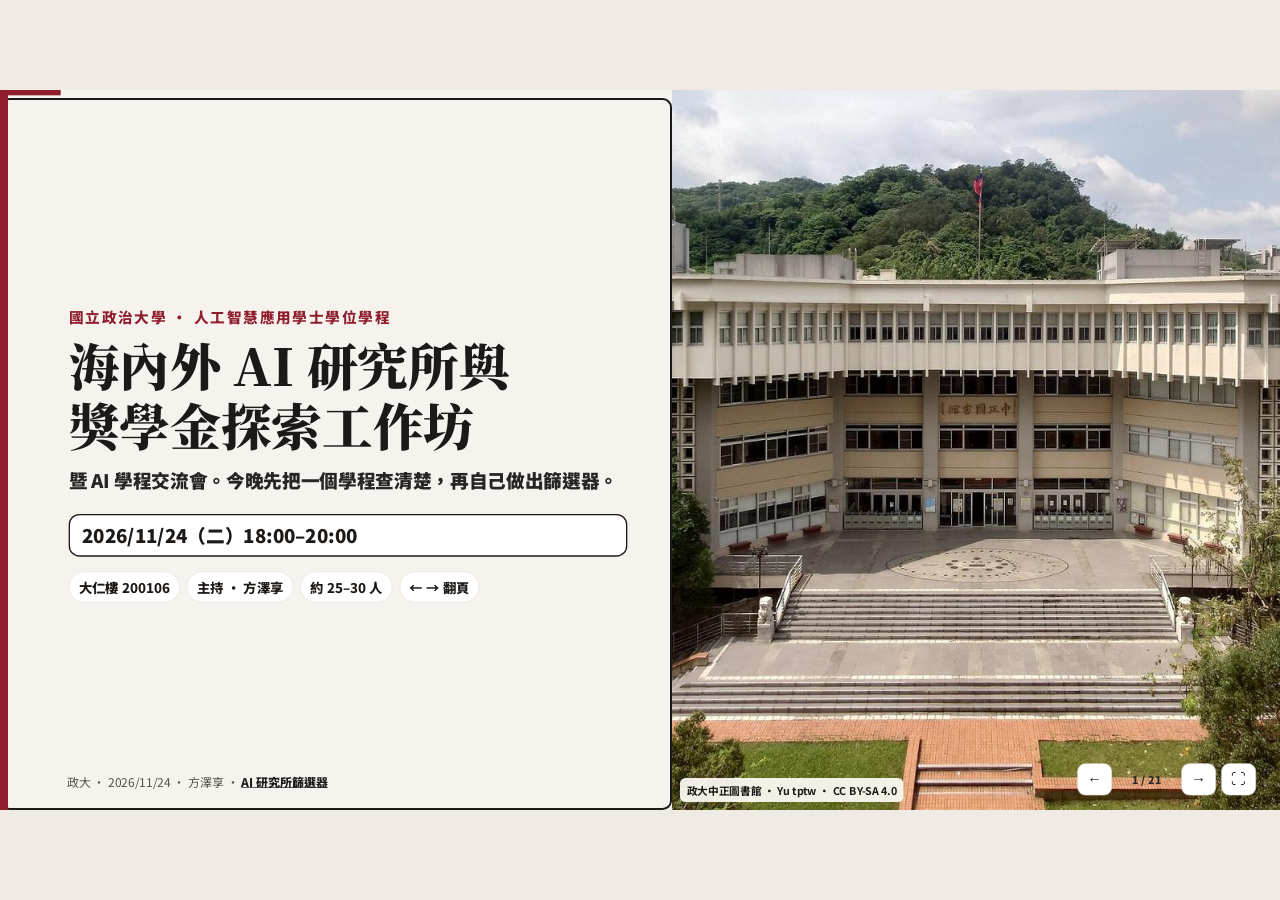
==== index.html @ b99d677e "Add the workshop deck and the AI program filter. Frank can present the 11/24 host segment, walk the " ====
<!DOCTYPE html>
<html lang="zh-Hant">
<head>
<meta charset="utf-8">
<meta name="viewport" content="width=device-width, initial-scale=1">
<title>海內外 AI 研究所與獎學金探索工作坊｜方澤享</title>
<link rel="preconnect" href="https://fonts.googleapis.com">
<link rel="stylesheet" href="https://fonts.googleapis.com/css2?family=Noto+Sans+TC:wght@400;500;700;900&family=Noto+Serif+TC:wght@700;900&display=swap">
<link rel="stylesheet" href="assets/deck.css">
</head>
<body>
<div id="viewport">
  <div id="stage">
    <div id="bar"></div>
    
<section class="slide active">
  <div class="hero">
    <div class="copy">
      <p class="kicker">國立政治大學 · 人工智慧應用學士學位學程</p>
      <h1>海內外 AI 研究所與獎學金探索工作坊</h1>
      <p class="sub" style="margin-top:16px">暨 AI 學程交流會。今晚先把一個學程查清楚，再自己做出篩選器。</p>
      <div class="clock" id="clock">2026/11/24（二）18:00–20:00</div>
      <div class="meta">
        <span class="pill">大仁樓 200106</span>
        <span class="pill">主持 · 方澤享</span>
        <span class="pill">約 25–30 人</span>
        <span class="pill">← → 翻頁</span>
      </div>
    </div>
    <div class="photo">
      <img src="assets/photos/nccu-library.jpg" alt="國立政治大學中正圖書館">
      <span class="cap">政大中正圖書館 · Yu tptw · CC BY-SA 4.0</span>
    </div>
  </div>
</section>
<section class="slide">
  <div class="pad">
    <p class="kicker">今晚怎麼走</p>
    <h2>兩小時，一件查證、一個作品</h2>
    <div class="flow">
      <div class="row"><span class="t">18:00–18:10</span><span class="d">開場、簽到、試彈幕</span></div>
      <div class="row"><span class="t">18:10–18:30</span><span class="d">何則文：海內外 AI 研究所與獎學金</span></div>
      <div class="row"><span class="t">18:30–19:15</span><span class="d">小組：選一個地區，用 AI 找 3–5 個學程與獎學金，回官網查證，填進共用表。有餘力就做篩選器。</span></div>
      <div class="row"><span class="t">19:15–19:25</span><span class="d">小組回報</span></div>
      <div class="row"><span class="t">19:25–19:30</span><span class="d">邀請 12/9 金融科技創新實驗室期末成果展</span></div>
      <div class="row"><span class="t">19:30–20:00</span><span class="d">AI 學程學生交流：課程經驗、研究機會、學程學會構想</span></div>
    </div>
  </div>
</section>
<section class="slide">
  <div class="pad">
    <p class="kicker">這間教室</p>
    <h2>不是資工，也可以開始查</h2>
    <div class="grid g3" style="margin-bottom:16px">
      <article class="card"><p class="ix">01</p><h3>技術</h3><p>想寫程式、做模型。先確認學程要哪些數學。</p></article>
      <article class="card"><p class="ix">02</p><h3>治理人文</h3><p>法律、政策、媒體、社會。很多學程不從資工學士出發。</p></article>
      <article class="card"><p class="ix">03</p><h3>商管</h3><p>把 AI 放進商業、金融或分析。門檻各校不同，以官網為準。</p></article>
    </div>
    <div class="photos">
      <div class="ph"><img src="assets/photos/mit-dome.jpg" alt="麻省理工學院大圓頂"><span>MIT</span></div>
      <div class="ph"><img src="assets/photos/oxford.jpg" alt="牛津大學雷德克里夫圖書館"><span>Oxford</span></div>
      <div class="ph"><img src="assets/photos/eth.jpg" alt="蘇黎世聯邦理工學院主樓"><span>ETH</span></div>
      <div class="ph"><img src="assets/photos/tum.jpg" alt="慕尼黑工業大學"><span>TUM</span></div>
      <div class="ph"><img src="assets/photos/utokyo.jpg" alt="東京大學安田講堂"><span>東京大學</span></div>
      <div class="ph"><img src="assets/photos/nccu-seetoo.jpg" alt="政大達賢圖書館"><span>政大達賢</span></div>
    </div>
    <p class="note">照片是校園，不是指定你要申請的學程。歐洲與日本的學程細節在下一頁則文的簡報，金額與截止以各校官網為準。</p>
  </div>
</section>
<section class="slide">
  <div class="hero">
    <div class="copy">
      <p class="kicker">18:10–18:30 · 第 4 頁</p>
      <h2>交給則文</h2>
      <p class="sub">歐洲與日本的 AI 相關碩士、獎學金與時程，在何則文做好的 34 頁簡報裡。這一頁只負責把大家送過去。</p>
      <a class="biglink" href="https://wenzhotw.github.io/ai-masters-scholarship-guide/" target="_blank" rel="noopener">打開則文的簡報</a>
      <p class="note">查證日期寫在他的簡報上。學費、名額、截止日送件前再對一次官網。</p>
    </div>
    <div class="photo">
      <img src="assets/photos/cambridge.jpg" alt="劍橋大學國王學院禮拜堂">
      <span class="cap">劍橋國王學院 · Dmitry Tonkonog · CC BY-SA 3.0</span>
    </div>
  </div>
</section>
<section class="slide">
  <div class="pad">
    <p class="kicker">18:30–19:15 · 小組</p>
    <h2>每組挑一個地區，找到 3 到 5 個</h2>
    <div class="photos" style="grid-template-columns:repeat(5,1fr);margin-bottom:14px">
      <div class="ph" style="height:180px"><img src="assets/photos/stanford.jpg" alt="史丹佛大學方庭"><span>美國</span></div>
      <div class="ph" style="height:180px"><img src="assets/photos/oxford.jpg" alt="牛津校園"><span>英國</span></div>
      <div class="ph" style="height:180px"><img src="assets/photos/eth.jpg" alt="蘇黎世聯邦理工"><span>歐洲</span></div>
      <div class="ph" style="height:180px"><img src="assets/photos/utokyo.jpg" alt="東京大學"><span>日本與亞洲</span></div>
      <div class="ph" style="height:180px"><img src="assets/photos/ntu-library.jpg" alt="台灣大學圖書館"><span>台灣</span></div>
    </div>
    <div class="grid g3">
      <article class="card"><h3>找</h3><p>用下一頁的提示詞，請 AI 列出學程和對得上的獎學金。</p></article>
      <article class="card"><h3>對</h3><p>每一筆都回官網。提示詞沒寫到的數字，維持空白。</p></article>
      <article class="card"><h3>填</h3><p>寫進共用表。欄位用第 8 頁那一列，篩選器才讀得懂。</p></article>
    </div>
    <p class="note">照片只標示地區，不是該組的指定學校。有餘力的組，接著做篩選器。</p>
  </div>
</section>
<section class="slide">
  <div class="pad">
    <p class="kicker">搜尋</p>
    <h2>先讓 AI 列出，再自己查</h2>
    <pre class="prompt" id="p-search">你是研究助理。請用繁體中文（台灣）。我是台灣大學生，科系是〔填系所〕，想了解〔填：美國／英國／歐洲／日本與亞洲／台灣〕的 AI 相關碩士學程，以及我可能申請的獎學金。

請給 5 個學程。每個只用這些欄位，不知道就寫「未查到」，不要補你不確定的數字：
學校、學程名稱、領域（只能寫：技術、治理人文、商管 其中一個）、授課語言、獎學金（有／無／未查到）、是否要求資工背景（要／不要／未查到）、學費（寫出幣別；不知道就空白）、申請截止（YYYY-MM-DD；不知道就空白）、官網網址。

每一筆最後加一行「待查證」。不要編造名額、金額或截止日期。</pre>
    <button type="button" class="copy" data-for="p-search">複製搜尋提示詞</button>
  </div>
</section>
<section class="slide">
  <div class="pad">
    <p class="kicker">查證</p>
    <h2>只相信你貼上的官網文字</h2>
    <pre class="prompt" id="p-verify">請只用我貼上的官網文字查證，不要用記憶補任何數字。回答用繁體中文（台灣）。

學程名稱：
官網摘錄：

請逐項核對：
1. 學程名稱是否一致
2. 申請截止
3. 學費與幣別
4. 授課語言
5. 是否要求資工或特定先修
6. 這個學程能不能申請你看到的獎學金

摘錄裡沒寫的項目，寫「這段文字沒寫，請再打開官網」。不要猜。

最後用一行 CSV，不要重複表頭：
學校,學程,國家,領域,語言,獎學金,需要資工背景,學費,截止日期,官網,已查證
已查證：六項都對得上才寫「是」，否則寫「否」。</pre>
    <button type="button" class="copy" data-for="p-verify">複製查證提示詞</button>
  </div>
</section>
<section class="slide">
  <div class="pad">
    <p class="kicker">共用表</p>
    <h2>第一列請用這 11 個欄位</h2>
    <pre class="prompt" id="p-header">學校,學程,國家,領域,語言,獎學金,需要資工背景,學費,截止日期,官網,已查證</pre>
    <button type="button" class="copy" data-for="p-header">複製表頭</button>
    <div class="grid g3" style="margin-top:18px">
      <article class="card"><h3>領域只寫三種</h3><p>技術、治理人文、商管。</p></article>
      <article class="card"><h3>不知道就留白</h3><p>學費、截止日期不要填 0，也不要猜。</p></article>
      <article class="card"><h3>已查證</h3><p>六項都對上才寫「是」。否則寫「否」。</p></article>
    </div>
  </div>
</section>
<section class="slide">
  <div class="pad">
    <p class="kicker">三件不要做</p>
    <h2>寧願空白，不要好看的錯數字</h2>
    <div class="grid g3" style="flex:1">
      <article class="card"><p class="ix">01</p><h3>不要編</h3><p>AI 補上的學費、名額、截止日期，一律先當沒這回事，直到官網看得到同一句。</p></article>
      <article class="card"><p class="ix">02</p><h3>不要只留聊天紀錄</h3><p>每筆要有官網網址。沒有網址的那一列，篩選器上不會出現「已查證」。</p></article>
      <article class="card"><p class="ix">03</p><h3>不要拿範例去回報</h3><p>等一下的範例資料校名是假的，學費和截止日是空的。那是來練習按按鈕的。</p></article>
    </div>
  </div>
</section>
<section class="slide">
  <div class="hero">
    <div class="copy">
      <p class="kicker">有餘力的組 · 方澤享帶</p>
      <h2>現在一起做篩選器</h2>
      <p class="sub">用瀏覽器裡的 ChatGPT、Gemini 或 Claude，一步一步做出「AI 研究所篩選器」。不用安裝。</p>
      <a class="biglink" href="filter.html">我跟不上，打開完成版</a>
      <p class="note">後面 8 頁是步驟 0 到 7。每一頁都能複製提示詞，右邊是你現在應該有的樣子。</p>
    </div>
    <div class="photo">
      <img src="assets/photos/nccu-seetoo.jpg" alt="政大達賢圖書館外觀">
      <span class="cap">政大達賢圖書館 · Yu tptw · CC BY-SA 4.0</span>
    </div>
  </div>
</section>
<section class="slide">
  <div class="pad tight">
    <p class="kicker">現場實作 · 步驟 0 / 7　·　落後了直接開 <a href="filter.html">完成版篩選器</a></p>
    <ol class="progress" aria-label="實作進度"><li class="on">0</li><li class="">1</li><li class="">2</li><li class="">3</li><li class="">4</li><li class="">5</li><li class="">6</li><li class="">7</li></ol>
    <h2>步驟 0　打開工具</h2>
    <p class="sub" style="margin-bottom:12px">聊天室和試算表都開著，先不要寫程式。</p>
    <div class="split">
      <div>
        <pre class="prompt" id="p-step-0">請用繁體中文（台灣）跟我對話。我們要一起做一個單頁的研究所篩選器，先不要寫程式。
請只複誦這三步：匯入資料、篩選、選目標。
並確認你會用淺色背景、深色文字。</pre>
        <button type="button" class="copy" data-for="p-step-0">複製這一步</button>
      </div>
      <div class="card"><h3>這一階的畫面</h3><p>左邊一個 AI 聊天室。</p><p>右邊一個共用 Google 試算表，第一列是欄位名稱。</p><p>先不要按產生程式。</p></div>
    </div>
    <div class="tips">
      <div class="card"><h3>卡住了？</h3><p>網站打不開就換另一個：ChatGPT、Gemini、Claude，用瀏覽器即可，不用安裝。跟鄰座看同一台也可以。</p></div>
      <div class="card"><h3>過關</h3><p>兩個分頁都在：一個 AI 聊天室、一個共用試算表。</p></div>
    </div>
  </div>
</section>
<section class="slide">
  <div class="pad tight">
    <p class="kicker">現場實作 · 步驟 1 / 7　·　落後了直接開 <a href="filter.html">完成版篩選器</a></p>
    <ol class="progress" aria-label="實作進度"><li class="done">0</li><li class="on">1</li><li class="">2</li><li class="">3</li><li class="">4</li><li class="">5</li><li class="">6</li><li class="">7</li></ol>
    <h2>步驟 1　畫出三步驟</h2>
    <p class="sub" style="margin-bottom:12px">先有第一屏和三個空區塊，還不讀資料。</p>
    <div class="split">
      <div>
        <pre class="prompt" id="p-step-1">請做一個單一 HTML 檔（CSS 和 JavaScript 都寫在同一個檔案裡），用繁體中文（台灣）。不要用框架，不要安裝任何東西。

視覺：背景 #f6f3ee，文字 #1c1917，重點色 #8f1d2c。使用 Noto Sans TC 與 Noto Serif TC。禁止深色背景配白字。按鈕最小高度 48px。手機優先。

第一屏只有：
標題「選一個你真的想追的學程」
三張步驟卡，文字依序是：匯入資料、篩選、選目標
一顆主要按鈕，文字是「開始匯入」

按下去之後進到同一頁的工作區，三個區塊標題依序是「匯入資料」「篩選」「選目標」。這一階先不要讀檔，三個區塊用虛線框標出位置即可。
頁首放連結「回簡報」，連到 index.html。</pre>
        <button type="button" class="copy" data-for="p-step-1">複製這一步</button>
      </div>
      <div class="preview"><iframe title="第 1 步預期畫面" src="step1.html"></iframe><a class="open" href="step1.html" target="_blank" rel="noopener">打開參考頁</a></div>
    </div>
    <div class="tips">
      <div class="card"><h3>卡住了？</h3><p>它若給你很多檔案，回它：只要一個 HTML，CSS 和 JavaScript 都寫在同一個檔案裡。</p></div>
      <div class="card"><h3>過關</h3><p>看得到三步驟和一顆「開始匯入」。底是淺的，字是深的。</p></div>
    </div>
  </div>
</section>
<section class="slide">
  <div class="pad tight">
    <p class="kicker">現場實作 · 步驟 2 / 7　·　落後了直接開 <a href="filter.html">完成版篩選器</a></p>
    <ol class="progress" aria-label="實作進度"><li class="done">0</li><li class="done">1</li><li class="on">2</li><li class="">3</li><li class="">4</li><li class="">5</li><li class="">6</li><li class="">7</li></ol>
    <h2>步驟 2　讀進資料</h2>
    <p class="sub" style="margin-bottom:12px">網址、貼上、範例，三條路都要通。</p>
    <div class="split">
      <div>
        <pre class="prompt" id="p-step-2">在同一個 HTML 上繼續做，不要刪掉第一屏。用繁體中文（台灣），淺色底、深色字。

匯入區要有三種方式：
1. 一個網址欄，按鈕「讀取這個網址」。用 fetch 讀 CSV。若失敗，畫面寫：「讀不到這個網址（瀏覽器常會擋住跨網域）。請改走檔案 → 下載 → 逗號分隔值，再把內容貼到下面。」
2. 一個文字框，按鈕「用這段 CSV」。
3. 一顆全寬大按鈕「載入範例資料」。

範例必須一眼看出是假的：校名含「範例」和「假名」。學費和截止日期留白，不要填任何數字。載入後顯示：「現在是範例資料。不要把範例寫進比較表。」

CSV 第一列請支援：
學校,學程,國家,領域,語言,獎學金,需要資工背景,學費,截止日期,官網,已查證
找不到「學校」或「學程」時，用中文說明缺了哪一欄。

讀入後在「選目標」列出「學校 · 學程 · 國家 · 領域」，並寫「N / 總數 個學程」。把原始 CSV 存進 localStorage。

範例請內建這 8 列（學費與截止日期留白，已查證都是「否」，官網用 example.edu）：
範例大學（假名）,範例學程・機器學習,日本,技術,英語,有,不要,,,https://example.edu/ml,否
範例治理學院（假名）,範例學程・AI 與公共政策,歐洲,治理人文,英語,無,不要,,,https://example.edu/gov,否
範例商學院（假名）,範例學程・商業分析,英國,商管,英語,有,要,,,https://example.edu/ba,否
範例西岸大學（假名）,範例學程・人工智慧,美國,技術,英語,無,要,,,https://example.edu/ai,否
範例島嶼大學（假名）,範例學程・資訊社會,台灣,治理人文,中文,有,不要,,,https://example.edu/tw,否
範例阿爾卑斯學院（假名）,範例學程・人機互動,歐洲,技術,英語,有,不要,,,https://example.edu/hci,否
範例港區商科（假名）,範例學程・金融科技,亞洲,商管,英語,無,不要,,,https://example.edu/fin,否
範例關東情報（假名）,範例學程・社會情報,日本,治理人文,日語,有,不要,,,https://example.edu/si,否</pre>
        <button type="button" class="copy" data-for="p-step-2">複製這一步</button>
      </div>
      <div class="preview"><iframe title="第 2 步預期畫面" src="step2.html"></iframe><a class="open" href="step2.html" target="_blank" rel="noopener">打開參考頁</a></div>
    </div>
    <div class="tips">
      <div class="card"><h3>卡住了？</h3><p>範例若出現學費或日期，回它：範例的學費和截止日留白，不要填數字，校名要有「範例」。</p></div>
      <div class="card"><h3>過關</h3><p>按「載入範例資料」後出現清單。每列都有範例，學費和截止日是空的。</p></div>
    </div>
  </div>
</section>
<section class="slide">
  <div class="pad tight">
    <p class="kicker">現場實作 · 步驟 3 / 7　·　落後了直接開 <a href="filter.html">完成版篩選器</a></p>
    <ol class="progress" aria-label="實作進度"><li class="done">0</li><li class="done">1</li><li class="done">2</li><li class="on">3</li><li class="">4</li><li class="">5</li><li class="">6</li><li class="">7</li></ol>
    <h2>步驟 3　加上篩選</h2>
    <p class="sub" style="margin-bottom:12px">條件用圓角鈕，數字要跟著變。</p>
    <div class="split">
      <div>
        <pre class="prompt" id="p-step-3">在同一個檔案加上篩選，不要拿掉匯入和清單。淺色底、深色字、繁體中文（台灣）。

條件用可點的圓角鈕：
- 國家：從資料裡長出來，含「全部國家」
- 領域：技術、治理人文、商管（可複選；都沒選＝全部）
- 語言：從資料裡長出來
- 一顆「有獎學金」
- 一顆「不需要資工背景」（按下時藏掉資工欄寫「要」的列）
- 一顆「隱藏已截止」（沒填日期的列仍保留）
- 學費滑桿，最右顯示「不限」。沒填學費的列一律保留。旁邊寫：「幣別不同時，這只是粗篩，送件前以官網為準。」

每按一次，清單立刻更新，並用大字顯示「目前 N / 總數 個學程」。沒有結果時寫「沒有符合的學程」，並給一顆「清除篩選」。篩選狀態存進 localStorage。</pre>
        <button type="button" class="copy" data-for="p-step-3">複製這一步</button>
      </div>
      <div class="preview"><iframe title="第 3 步預期畫面" src="step3.html"></iframe><a class="open" href="step3.html" target="_blank" rel="noopener">打開參考頁</a></div>
    </div>
    <div class="tips">
      <div class="card"><h3>卡住了？</h3><p>點了沒反應，回它：條件要真的過濾清單，畫面上要有「目前 N 個」。</p></div>
      <div class="card"><h3>過關</h3><p>點一個國家，數字變少。再點「全部國家」，數字回來。</p></div>
    </div>
  </div>
</section>
<section class="slide">
  <div class="pad tight">
    <p class="kicker">現場實作 · 步驟 4 / 7　·　落後了直接開 <a href="filter.html">完成版篩選器</a></p>
    <ol class="progress" aria-label="實作進度"><li class="done">0</li><li class="done">1</li><li class="done">2</li><li class="done">3</li><li class="on">4</li><li class="">5</li><li class="">6</li><li class="">7</li></ol>
    <h2>步驟 4　換成卡片</h2>
    <p class="sub" style="margin-bottom:12px">一張卡一個學程，截止日算給你看。</p>
    <div class="split">
      <div>
        <pre class="prompt" id="p-step-4">把清單改成卡片，不要用密表。保留前面的匯入和篩選。繁體中文（台灣），淺色底、深色字。

每張卡包含：
- 學校（前面加國旗，對不到就用地球符號）
- 學程名稱（最大的字）
- 標籤：國家、領域、語言、獎學金、資工背景
- 截止倒數：日期用 YYYY-MM-DD，時區用台北。未填寫「截止日未填」。已過寫「已過 N 天」。今天寫「今天截止」。21 天內寫「還有 N 天」
- 學費：空白就寫「學費未填」，不要補數字
- 官網連結，開新分頁；沒有網址就寫「官網未填」
- 徽章：已查證欄是「是」才顯示「已查證」，否則「尚未查證」

寬螢幕兩欄。按鈕維持好點。</pre>
        <button type="button" class="copy" data-for="p-step-4">複製這一步</button>
      </div>
      <div class="preview"><iframe title="第 4 步預期畫面" src="step4.html"></iframe><a class="open" href="step4.html" target="_blank" rel="noopener">打開參考頁</a></div>
    </div>
    <div class="tips">
      <div class="card"><h3>卡住了？</h3><p>倒數變成 NaN 或 Invalid Date，回它：日期留白時顯示「截止日未填」，不要拿空字串去算。</p></div>
      <div class="card"><h3>過關</h3><p>每張卡有學校、學程、倒數或「未填」、官網、已查證或尚未查證。</p></div>
    </div>
  </div>
</section>
<section class="slide">
  <div class="pad tight">
    <p class="kicker">現場實作 · 步驟 5 / 7　·　落後了直接開 <a href="filter.html">完成版篩選器</a></p>
    <ol class="progress" aria-label="實作進度"><li class="done">0</li><li class="done">1</li><li class="done">2</li><li class="done">3</li><li class="done">4</li><li class="on">5</li><li class="">6</li><li class="">7</li></ol>
    <h2>步驟 5　並排三個</h2>
    <p class="sub" style="margin-bottom:12px">選到第 4 個時要停下來。</p>
    <div class="split">
      <div>
        <pre class="prompt" id="p-step-5">在每張卡加「加入比較」。最多 3 個。第 4 個不要加進去，並在畫面上寫「最多比較 3 個。先拿掉一個，再加入新的。」不要只用 alert。

畫面下方固定一條「已選 n / 3」和按鈕「並排看」。
並排時每個學程一欄，欄位對齊：國家、領域、語言、獎學金、資工背景、學費、截止、查證。
提供「回到清單」和「清空比較」。比較清單存進 localStorage。
手機改成上下堆疊。</pre>
        <button type="button" class="copy" data-for="p-step-5">複製這一步</button>
      </div>
      <div class="preview"><iframe title="第 5 步預期畫面" src="step5.html"></iframe><a class="open" href="step5.html" target="_blank" rel="noopener">打開參考頁</a></div>
    </div>
    <div class="tips">
      <div class="card"><h3>卡住了？</h3><p>若第 4 個還是加得進去，回它：超過 3 個就停住，並在畫面上寫原因，不要只跳 alert。</p></div>
      <div class="card"><h3>過關</h3><p>選 3 張可以並排。第 4 張選不了，而且看得到那句話。</p></div>
    </div>
  </div>
</section>
<section class="slide">
  <div class="pad tight">
    <p class="kicker">現場實作 · 步驟 6 / 7　·　落後了直接開 <a href="filter.html">完成版篩選器</a></p>
    <ol class="progress" aria-label="實作進度"><li class="done">0</li><li class="done">1</li><li class="done">2</li><li class="done">3</li><li class="done">4</li><li class="done">5</li><li class="on">6</li><li class="">7</li></ol>
    <h2>步驟 6　設下目標</h2>
    <p class="sub" style="margin-bottom:12px">一顆星星，加上一張可以截圖的卡。</p>
    <div class="split">
      <div>
        <pre class="prompt" id="p-step-6">在每張卡加「加入短名單」和「⭐ 設為我的目標」。整個工具同時只能有一個目標。設成目標時也加入短名單。

目標卡要適合截圖，白底深字，內容有：
「我的目標」、學校、學程、國家、領域、語言、截止、學費、查證、官網
一行固定文字：「政大 · 2026/11/24 · 海內外 AI 研究所與獎學金探索工作坊」
一個選填框「我為什麼選它」，存 localStorage。
按鈕：「複製目標卡文字」「適合截圖」「回到清單」。適合截圖時藏起其他介面，只留這張卡。

另有「匯出短名單 CSV」。短名單是空的時候不要下載空檔，改寫「短名單還是空的。先在卡片上按加入短名單，或設一顆星星。」
CSV 用 UTF-8 並加 BOM，沿用原表欄位，多一欄「是我的目標」。
重新整理後，資料、篩選、比較、短名單、目標都還在。</pre>
        <button type="button" class="copy" data-for="p-step-6">複製這一步</button>
      </div>
      <div class="preview"><iframe title="第 6 步預期畫面" src="step6.html"></iframe><a class="open" href="step6.html" target="_blank" rel="noopener">打開參考頁</a></div>
    </div>
    <div class="tips">
      <div class="card"><h3>卡住了？</h3><p>重新整理目標消失，回它：把目標、短名單和篩選存進 localStorage。</p></div>
      <div class="card"><h3>過關</h3><p>按星星後出現目標卡。可以複製文字，也可以下載短名單。</p></div>
    </div>
  </div>
</section>
<section class="slide">
  <div class="pad tight">
    <p class="kicker">現場實作 · 步驟 7 / 7　·　落後了直接開 <a href="filter.html">完成版篩選器</a></p>
    <ol class="progress" aria-label="實作進度"><li class="done">0</li><li class="done">1</li><li class="done">2</li><li class="done">3</li><li class="done">4</li><li class="done">5</li><li class="done">6</li><li class="on">7</li></ol>
    <h2>步驟 7　存檔打開</h2>
    <p class="sub" style="margin-bottom:12px">存成 filter.html，用瀏覽器打開，截圖傳到小組。</p>
    <div class="split">
      <div>
        <pre class="prompt" id="p-step-7">請檢查我貼上的 HTML，只用繁體中文（台灣）回答，不要重寫整個檔，除非我接著請你改。

對照這張清單，缺的只列出來：
1. 是不是單一 HTML 檔
2. 是不是淺色底、深色字
3. 第一屏有沒有「匯入資料 → 篩選 → 選目標」和「開始匯入」
4. 能不能載入範例，而且範例的學費和截止日是空的
5. 篩選時人數會不會變
6. 卡片有沒有截止倒數、官網、已查證
7. 比較是不是最多 3 個
8. 有沒有星星目標卡，以及匯出短名單

每點用「有」或「缺」回答。</pre>
        <button type="button" class="copy" data-for="p-step-7">複製這一步</button>
      </div>
      <div class="preview"><iframe title="第 7 步預期畫面" src="filter.html"></iframe><a class="open" href="filter.html" target="_blank" rel="noopener">打開參考頁</a></div>
    </div>
    <div class="tips">
      <div class="card"><h3>卡住了？</h3><p>若存成 .txt，把副檔名改成 .html。用 Chrome 或 Edge 打開。畫面空白，代表檔案不完整，回到聊天室把整份 HTML 再存一次。</p></div>
      <div class="card"><h3>過關</h3><p>檔案在自己的瀏覽器打得開，截圖已傳進小組。</p></div>
    </div>
  </div>
</section>
<section class="slide">
  <div class="hero">
    <div class="copy">
      <p class="kicker">19:25 · 下一場</p>
      <h2>12/9 來方舟看成果</h2>
      <div class="qrbox">
        <img src="assets/luma_qr.png" alt="Luma 報名頁 QR code，網址是 luma.com/6frrdys3">
        <div>
          <p>政大金融科技創新實驗室期末成果展</p>
          <p style="margin:8px 0">N24 台北方舟 1F · 18:10 報到</p>
          <a class="biglink" href="https://luma.com/6frrdys3" target="_blank" rel="noopener">Luma 報名</a>
          <p class="note">同一場也有表單：<a href="https://forms.gle/u2hbzVVZBQJgZnCt7" target="_blank" rel="noopener">forms.gle/u2hbzVVZBQJgZnCt7</a></p>
        </div>
      </div>
    </div>
    <div class="photo">
      <img src="assets/photos/stanford.jpg" alt="史丹佛大學方庭，只作現場氣氛，不是指定學程">
      <span class="cap">史丹佛方庭 · King of Hearts · CC BY-SA 3.0</span>
    </div>
  </div>
</section>
<section class="slide">
  <div class="pad">
    <p class="kicker">19:30–20:00</p>
    <h2>學程的人留下來說說</h2>
    <div class="grid g3" style="flex:1">
      <article class="card"><p class="ix">課程</p><h3>實際上過什麼</h3><p>哪一門讓你真的做出東西，哪一門和你原來的科系接得上。</p></article>
      <article class="card"><p class="ix">研究</p><h3>機會在哪</h3><p>老師的計畫、作品集、你還想問誰。</p></article>
      <article class="card"><p class="ix">學會</p><h3>學程學會構想</h3><p>如果有一個學生組織，你希望它先做哪一件事。</p></article>
    </div>
    <p class="note">方向鍵可以回到任何一頁。篩選器一直開在 <a href="filter.html">filter.html</a>。</p>
  </div>
</section>
<section class="slide">
  <div class="pad">
    <p class="kicker">出處</p>
    <h2>照片與這一頁用到的事實</h2>
    <ul class="credits">
      <li>政大中正圖書館：<a href="https://commons.wikimedia.org/wiki/File:NCCU_Main_Library_20230602-1.jpg">NCCU Main Library 20230602-1.jpg</a> · Yu tptw · CC BY-SA 4.0</li>
      <li>政大達賢圖書館：<a href="https://commons.wikimedia.org/wiki/File:Dah_Hsian_Seetoo_Library_front_20220815.jpg">Dah Hsian Seetoo Library front 20220815.jpg</a> · Yu tptw · CC BY-SA 4.0</li>
      <li>麻省理工學院：<a href="https://commons.wikimedia.org/wiki/File:Great_dome_of_MIT,_Feb_2021.jpg">Great dome of MIT, Feb 2021.jpg</a> · Peacearth · CC BY-SA 4.0</li>
      <li>牛津大學：<a href="https://commons.wikimedia.org/wiki/File:Radcliffe_Camera_Oxford_2018_03.jpg">Radcliffe Camera Oxford 2018 03.jpg</a> · Julian Herzog · CC BY 4.0</li>
      <li>蘇黎世聯邦理工學院：<a href="https://commons.wikimedia.org/wiki/File:ETH_Zurich,_Hauptgeb%C3%A4ude.1.jpg">ETH Zurich, Hauptgebäude.1.jpg</a> · Peter Christian Riemann · CC BY-SA 4.0</li>
      <li>慕尼黑工業大學：<a href="https://commons.wikimedia.org/wiki/File:Arcisstr._21_TUM_Muenchen-1.jpg">Arcisstr. 21 TUM Muenchen-1.jpg</a> · Rufus46 · CC BY-SA 3.0</li>
      <li>東京大學安田講堂：<a href="https://commons.wikimedia.org/wiki/File:Yasuda_Auditorium_-_Tokyo_University_2.jpg">Yasuda Auditorium - Tokyo University 2.jpg</a> · Kakidai · CC BY-SA 4.0</li>
      <li>劍橋大學國王學院：<a href="https://commons.wikimedia.org/wiki/File:20130808_Kings_College_Chapel_01.jpg">20130808 Kings College Chapel 01.jpg</a> · Dmitry Tonkonog · CC BY-SA 3.0</li>
      <li>史丹佛大學：<a href="https://commons.wikimedia.org/wiki/File:Stanford_University_Main_Quad_May_2011_001.jpg">Stanford University Main Quad May 2011 001.jpg</a> · King of Hearts · CC BY-SA 3.0</li>
      <li>台灣大學圖書館：<a href="https://commons.wikimedia.org/wiki/File:National_Taiwan_University_Library_20060802.jpg">National Taiwan University Library 20060802.jpg</a> · peellden · CC BY-SA 3.0</li>
      <li>12/9 報名 QR：指向 <a href="https://luma.com/6frrdys3">luma.com/6frrdys3</a>。流程、地點與表單來自 2026/11/24 主持人之間的流程確認。學程金額與截止日期不在這份簡報裡發明，請用則文的簡報與各校官網。</li>
    </ul>
    <p class="note">照片皆為 Wikimedia Commons，依頁面所標 CC BY、CC BY-SA 使用，經縮圖。照片只示意校園，不代表學程上課地點。</p>
  </div>
</section>
    <p class="foot">政大 · 2026/11/24 · 方澤享 · <a href="filter.html">AI 研究所篩選器</a></p>
    <div id="hud">
      <button type="button" id="prev" aria-label="上一頁">←</button>
      <span id="count">1 / 21</span>
      <button type="button" id="next" aria-label="下一頁">→</button>
      <button type="button" id="fs" aria-label="全螢幕">⛶</button>
    </div>
  </div>
</div>
<script src="assets/deck.js"></script>
</body>
</html>
---- assets/deck.css ----
:root {
  --ink: #1c1917;
  --body: #292524;
  --muted: #57534e;
  --line: #e7e0d6;
  --bg: #f6f3ee;
  --paper: #fffcf8;
  --accent: #8f1d2c;
  --tint: #f8e8ea;
}
* { box-sizing: border-box; margin: 0; padding: 0; }
html, body { height: 100%; background: #efeae3; overflow: hidden; }
body {
  font-family: "Noto Sans TC", "PingFang TC", "Microsoft JhengHei", system-ui, sans-serif;
  color: var(--body);
  -webkit-font-smoothing: antialiased;
}
h1, h2, h3 { font-family: "Noto Serif TC", "Songti TC", PMingLiU, serif; color: var(--ink); font-weight: 900; text-wrap: balance; }
a { color: var(--accent); }
#viewport { position: fixed; inset: 0; display: flex; align-items: center; justify-content: center; overflow: hidden; }
#stage { width: 1920px; height: 1080px; position: relative; flex: none; transform-origin: center center; background: var(--bg); overflow: hidden; }
.slide { position: absolute; inset: 0; display: none; background: var(--bg); color: var(--ink); overflow: hidden; }
.slide.active { display: flex; animation: fade .28s ease; }
@keyframes fade { from { opacity: 0; transform: translateY(8px); } to { opacity: 1; transform: none; } }
.slide:before { content: ""; position: absolute; left: 0; top: 0; bottom: 0; width: 12px; background: var(--accent); z-index: 3; }
.pad { padding: 64px 88px 88px 100px; display: flex; flex-direction: column; width: 100%; height: 100%; min-height: 0; }
.kicker { font-family: "Noto Sans TC", sans-serif; font-size: 22px; font-weight: 800; letter-spacing: .12em; color: var(--accent); margin-bottom: 10px; }
h1 { font-size: 76px; line-height: 1.18; }
h2 { font-size: 52px; line-height: 1.22; margin-bottom: 18px; }
h3 { font-size: 30px; line-height: 1.3; }
p, li { font-size: 26px; line-height: 1.55; }
.sub { font-size: 28px; line-height: 1.6; color: var(--body); max-width: 920px; }
.hero { display: grid; grid-template-columns: 1.05fr .95fr; height: 100%; }
.hero .copy { padding: 88px 64px 88px 100px; display: flex; flex-direction: column; justify-content: center; background: var(--bg); position: relative; z-index: 2; }
.hero .photo { position: relative; overflow: hidden; }
.hero .photo img, .bleed img, .ph img { width: 100%; height: 100%; object-fit: cover; display: block; }
.cap { position: absolute; left: 12px; bottom: 12px; background: rgba(255,252,248,.92); color: var(--ink); font-size: 16px; font-weight: 700; padding: 6px 10px; border-radius: 8px; max-width: 90%; }
.clock { margin-top: 28px; display: inline-flex; align-items: center; min-height: 64px; padding: 10px 18px; border-radius: 16px; background: #fff; border: 2px solid var(--ink); font-weight: 900; font-size: 28px; font-variant-numeric: tabular-nums; }
.meta { margin-top: 22px; display: flex; flex-wrap: wrap; gap: 10px; }
.pill { background: #fff; border: 1px solid var(--line); border-radius: 999px; padding: 8px 14px; font-weight: 800; font-size: 20px; }
.grid { display: grid; gap: 18px; min-height: 0; }
.g2 { grid-template-columns: 1fr 1fr; }
.g3 { grid-template-columns: repeat(3, 1fr); }
.g5 { grid-template-columns: repeat(5, 1fr); }
.g6 { grid-template-columns: repeat(6, 1fr); }
.card { background: var(--paper); border: 1px solid var(--line); border-radius: 18px; padding: 20px 22px; box-shadow: 0 8px 24px rgba(28,25,23,.04); min-height: 0; }
.card .ix { color: var(--accent); font-weight: 900; font-size: 18px; letter-spacing: .08em; }
.card h3 { margin: 6px 0; }
.card p, .card li { font-size: 22px; }
.card ul { padding-left: 1.1em; }
.card li { margin: 4px 0; }
.flow { display: flex; flex-direction: column; gap: 10px; }
.flow .row { display: grid; grid-template-columns: 220px 1fr; gap: 16px; background: #fff; border: 1px solid var(--line); border-radius: 14px; padding: 12px 16px; align-items: center; }
.flow .t { font-weight: 900; font-variant-numeric: tabular-nums; color: var(--accent); font-size: 24px; }
.flow .d { font-size: 24px; }
.photos { display: grid; grid-template-columns: repeat(3, 1fr); gap: 14px; }
.ph { position: relative; height: 210px; border-radius: 16px; overflow: hidden; background: #ddd; }
.ph span { position: absolute; left: 10px; bottom: 10px; background: rgba(255,252,248,.92); color: var(--ink); font-weight: 800; font-size: 18px; padding: 4px 8px; border-radius: 8px; }
.note { margin-top: 12px; font-size: 20px; color: var(--muted); }
.split { display: grid; grid-template-columns: 1.15fr .85fr; gap: 28px; min-height: 0; flex: 1; }
pre.prompt {
  font-family: "Noto Sans TC", sans-serif;
  white-space: pre-wrap;
  background: #fff;
  border: 2px solid var(--ink);
  border-radius: 16px;
  padding: 18px 20px;
  font-size: 24px;
  line-height: 1.45;
  overflow: auto;
  max-height: 520px;
  color: var(--ink);
}
.copy {
  margin-top: 12px;
  min-height: 64px;
  padding: 0 22px;
  border-radius: 14px;
  border: 3px solid var(--ink);
  background: #fff;
  color: var(--ink);
  font-weight: 900;
  font-size: 26px;
  cursor: pointer;
}
.copy.ghost { background: #fff; color: var(--ink); border: 2px solid var(--ink); }
.preview { position: relative; border-radius: 16px; overflow: hidden; border: 1px solid var(--line); background: #fff; height: 560px; }
.preview iframe { width: 1200px; height: 980px; border: 0; transform: scale(.5); transform-origin: 0 0; pointer-events: none; }
.preview .open {
  position: absolute; right: 12px; bottom: 12px; z-index: 2;
  background: #fff; color: var(--ink); text-decoration: none; font-weight: 800; border: 2px solid var(--ink);
  border-radius: 12px; padding: 10px 14px; font-size: 18px;
}
.progress { display: flex; gap: 8px; list-style: none; margin-bottom: 12px; }
.progress li {
  width: 42px; height: 42px; border-radius: 50%;
  display: flex; align-items: center; justify-content: center;
  font-weight: 900; background: #fff; border: 2px solid var(--line); color: var(--muted); font-size: 18px;
}
.progress li.on { background: var(--tint); color: var(--ink); border-color: var(--accent); }
.progress li.done { background: #fff; color: var(--ink); border-color: var(--ink); }
.tips { display: grid; grid-template-columns: 1fr 1fr; gap: 12px; margin-top: 12px; }
.tips .card { padding: 12px 14px; }
.tips h3 { font-size: 20px; font-family: "Noto Sans TC", sans-serif; }
.tips p { font-size: 20px; }
.biglink {
  display: inline-flex; align-items: center; gap: 10px;
  margin-top: 16px; background: #fff; color: var(--ink); text-decoration: none;
  font-weight: 900; font-size: 28px; border-radius: 16px; padding: 16px 22px; min-height: 72px;
  border: 3px solid var(--accent);
}
.qrbox { display: flex; gap: 28px; align-items: center; background: #fff; border-radius: 20px; padding: 18px; border: 1px solid var(--line); }
.qrbox img { width: 280px; height: 280px; object-fit: contain; background: #fff; }
.credits { overflow: auto; background: #fff; border: 1px solid var(--line); border-radius: 16px; padding: 8px 18px; }
.credits li { font-size: 18px; padding: 6px 0; border-bottom: 1px solid var(--line); list-style: none; }
.credits a { font-weight: 700; }
#bar { position: absolute; top: 0; left: 0; height: 8px; background: var(--accent); z-index: 5; }
.foot { position: absolute; left: 100px; bottom: 28px; font-size: 18px; color: var(--muted); z-index: 4; }
.foot a { color: var(--ink); font-weight: 800; }
#hud { position: absolute; right: 36px; bottom: 22px; z-index: 6; display: flex; gap: 8px; align-items: center; }
#hud button {
  width: 52px; height: 48px; border-radius: 12px; border: 1px solid var(--line);
  background: #fff; color: var(--ink); font-size: 22px; cursor: pointer;
}
#count { font-weight: 800; min-width: 88px; text-align: center; font-variant-numeric: tabular-nums; }
.pad.tight { padding-top: 36px; padding-bottom: 70px; }
.pad.tight h2 { font-size: 40px; margin-bottom: 6px; }
.pad.tight .sub { font-size: 22px; }
.pad.tight pre.prompt { max-height: 300px; font-size: 22px; }
.pad.tight .preview { height: 390px; }
.pad.tight .preview iframe { transform: scale(.4); }
.pad.tight .tips p { font-size: 18px; }
html.m #viewport { display: block; overflow: auto; }
html.m #stage { width: 100%; height: auto; min-height: 100%; transform: none !important; }
html.m .slide { position: relative; display: none; min-height: 100vh; overflow: visible; }
html.m .slide.active { display: block; }
html.m .pad, html.m .hero .copy { padding: 28px 18px 110px 22px; height: auto; }
html.m .hero, html.m .split, html.m .g2, html.m .g3, html.m .g5, html.m .g6, html.m .photos, html.m .tips, html.m .flow .row, html.m .qrbox {
  display: flex; flex-direction: column; height: auto;
}
html.m h1 { font-size: 36px; }
html.m h2 { font-size: 28px; }
html.m h3 { font-size: 22px; }
html.m p, html.m li, html.m .sub, html.m .flow .d, html.m .flow .t { font-size: 18px; }
html.m pre.prompt { font-size: 17px; max-height: none; }
html.m .copy { width: 100%; font-size: 20px; }
html.m .hero .photo { height: 240px; margin-bottom: 84px; }
html.m .ph { height: 160px; }
html.m .preview { height: auto; padding: 16px; }
html.m .preview iframe { display: none; }
html.m .preview .open { position: static; display: inline-flex; }
html.m .clock { font-size: 18px; min-height: 48px; }
html.m .biglink { font-size: 18px; min-height: 56px; }
html.m .qrbox img { width: 220px; height: 220px; }
html.m #hud { position: fixed; left: 0; right: 0; bottom: 0; justify-content: center; padding: 8px 0 calc(8px + env(safe-area-inset-bottom)); background: rgba(246,243,238,.96); }
html.m .foot { position: static; padding: 8px 18px 0 22px; }
html.m .slide:before { width: 6px; }
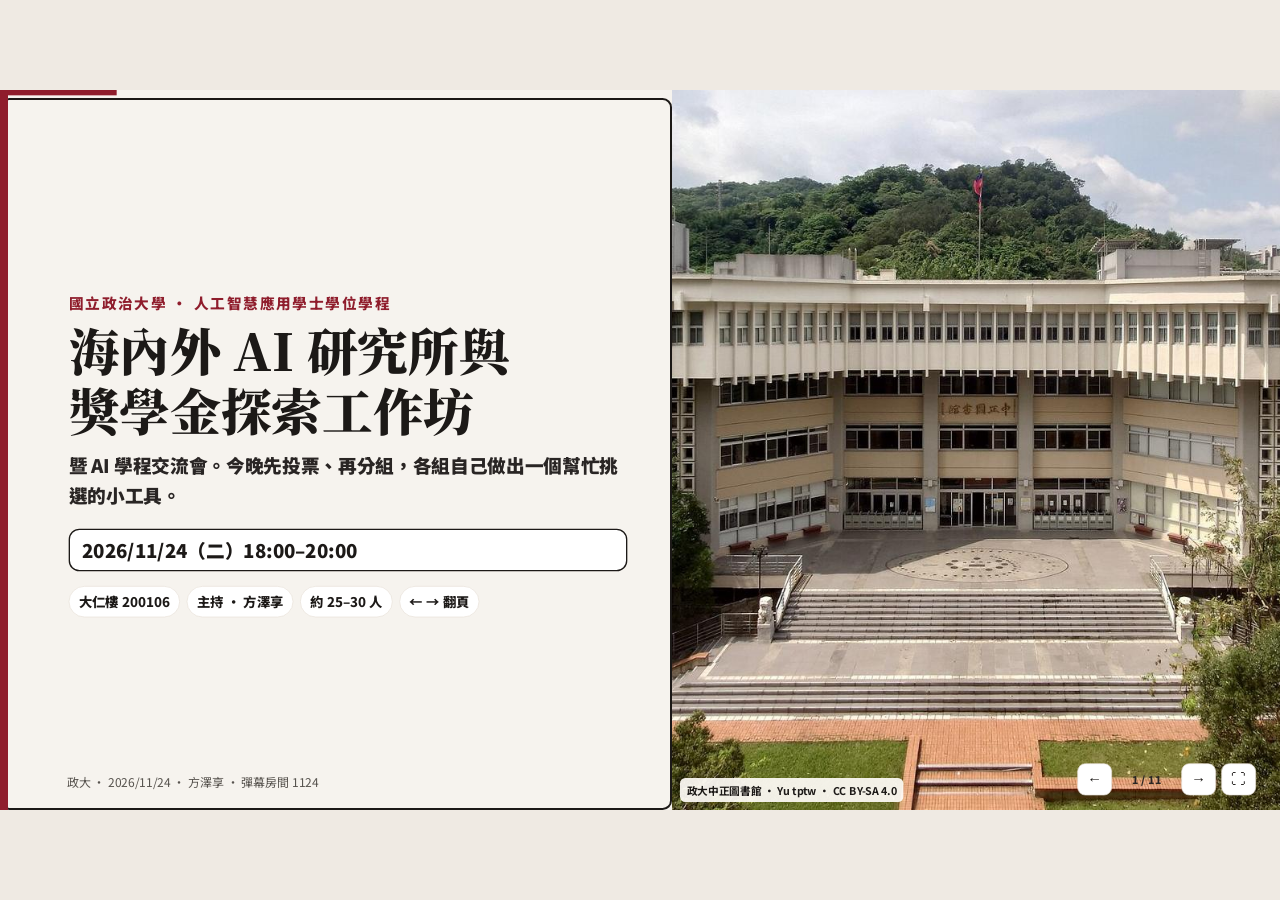
==== commit 682c3c24: "Replace the filter walkthrough with an open build brief. The deck is Frank's eleven host slides: a d" ====
--- a/index.html
+++ b/index.html
@@ -18,7 +18,7 @@
     <div class="copy">
       <p class="kicker">國立政治大學 · 人工智慧應用學士學位學程</p>
       <h1>海內外 AI 研究所與獎學金探索工作坊</h1>
-      <p class="sub" style="margin-top:16px">暨 AI 學程交流會。今晚先把一個學程查清楚，再自己做出篩選器。</p>
+      <p class="sub" style="margin-top:16px">暨 AI 學程交流會。今晚先投票、再分組，各組自己做出一個幫忙挑選的小工具。</p>
       <div class="clock" id="clock">2026/11/24（二）18:00–20:00</div>
       <div class="meta">
         <span class="pill">大仁樓 200106</span>
@@ -36,45 +36,42 @@
 <section class="slide">
   <div class="pad">
     <p class="kicker">今晚怎麼走</p>
-    <h2>兩小時，一件查證、一個作品</h2>
+    <h2>兩小時，從投票到你自己的目標</h2>
     <div class="flow">
-      <div class="row"><span class="t">18:00–18:10</span><span class="d">開場、簽到、試彈幕</span></div>
-      <div class="row"><span class="t">18:10–18:30</span><span class="d">何則文：海內外 AI 研究所與獎學金</span></div>
-      <div class="row"><span class="t">18:30–19:15</span><span class="d">小組：選一個地區，用 AI 找 3–5 個學程與獎學金，回官網查證，填進共用表。有餘力就做篩選器。</span></div>
-      <div class="row"><span class="t">19:15–19:25</span><span class="d">小組回報</span></div>
-      <div class="row"><span class="t">19:25–19:30</span><span class="d">邀請 12/9 金融科技創新實驗室期末成果展</span></div>
-      <div class="row"><span class="t">19:30–20:00</span><span class="d">AI 學程學生交流：課程經驗、研究機會、學程學會構想</span></div>
-    </div>
-  </div>
-</section>
-<section class="slide">
-  <div class="pad">
-    <p class="kicker">這間教室</p>
-    <h2>不是資工，也可以開始查</h2>
-    <div class="grid g3" style="margin-bottom:16px">
-      <article class="card"><p class="ix">01</p><h3>技術</h3><p>想寫程式、做模型。先確認學程要哪些數學。</p></article>
-      <article class="card"><p class="ix">02</p><h3>治理人文</h3><p>法律、政策、媒體、社會。很多學程不從資工學士出發。</p></article>
-      <article class="card"><p class="ix">03</p><h3>商管</h3><p>把 AI 放進商業、金融或分析。門檻各校不同，以官網為準。</p></article>
-    </div>
-    <div class="photos">
-      <div class="ph"><img src="assets/photos/mit-dome.jpg" alt="麻省理工學院大圓頂"><span>MIT</span></div>
-      <div class="ph"><img src="assets/photos/oxford.jpg" alt="牛津大學雷德克里夫圖書館"><span>Oxford</span></div>
-      <div class="ph"><img src="assets/photos/eth.jpg" alt="蘇黎世聯邦理工學院主樓"><span>ETH</span></div>
-      <div class="ph"><img src="assets/photos/tum.jpg" alt="慕尼黑工業大學"><span>TUM</span></div>
-      <div class="ph"><img src="assets/photos/utokyo.jpg" alt="東京大學安田講堂"><span>東京大學</span></div>
-      <div class="ph"><img src="assets/photos/nccu-seetoo.jpg" alt="政大達賢圖書館"><span>政大達賢</span></div>
-    </div>
-    <p class="note">照片是校園，不是指定你要申請的學程。歐洲與日本的學程細節在下一頁則文的簡報，金額與截止以各校官網為準。</p>
-  </div>
-</section>
-<section class="slide">
-  <div class="hero">
-    <div class="copy">
-      <p class="kicker">18:10–18:30 · 第 4 頁</p>
+      <div class="row"><span class="t">18:00–18:10</span><span class="d">開場、簽到。用彈幕投票：你想去哪個國家。</span></div>
+      <div class="row"><span class="t">18:10–18:30</span><span class="d">何則文：海內外 AI 研究所與獎學金。</span></div>
+      <div class="row"><span class="t">18:30–19:15</span><span class="d">依國家分組。查學程和獎學金，再用 AI 做一個幫自己挑選的小工具。</span></div>
+      <div class="row"><span class="t">19:15–19:25</span><span class="d">各組打開自己的頁面，示範給大家看。</span></div>
+      <div class="row"><span class="t">19:25–19:30</span><span class="d">邀請 12/9 金融科技創新實驗室期末成果展。</span></div>
+      <div class="row"><span class="t">19:30–20:00</span><span class="d">寫下一個學程、一個獎學金。學程同學留下交流。</span></div>
+    </div>
+  </div>
+</section>
+<section class="slide">
+  <div class="pad">
+    <p class="kicker">現在就投</p>
+    <div class="split" style="align-items:center;flex:1">
+      <div>
+        <h2>你想去哪個國家？</h2>
+        <p class="sub">掃右邊的 QR。打開之後直接打國家或地區，送上螢幕。</p>
+        <p class="note">例如：日本、英國、美國、德國、台灣。想去哪裡就寫哪裡，不限上面這些。</p>
+        <p class="note">網址 <a href="https://workshop-danmaku-1124.onrender.com/?room=1124">workshop-danmaku-1124.onrender.com/?room=1124</a></p>
+      </div>
+      <div style="text-align:center">
+        <img src="assets/danmaku_qr.png" alt="彈幕 QR code，掃了會進入房間 1124" style="width:460px;height:460px;background:#fff;border-radius:20px;border:1px solid #e7e0d6">
+        <p class="roomcode">1124</p>
+        <p style="font-weight:800">房間代碼</p>
+      </div>
+    </div>
+  </div>
+</section>
+<section class="slide">
+  <div class="hero">
+    <div class="copy">
+      <p class="kicker">18:10–18:30</p>
       <h2>交給則文</h2>
-      <p class="sub">歐洲與日本的 AI 相關碩士、獎學金與時程，在何則文做好的 34 頁簡報裡。這一頁只負責把大家送過去。</p>
+      <p class="sub">歐洲與日本的 AI 相關碩士、獎學金和時程，在何則文的簡報裡。這一頁只負責把大家送過去。金額和截止日以各校官網為準。</p>
       <a class="biglink" href="https://wenzhotw.github.io/ai-masters-scholarship-guide/" target="_blank" rel="noopener">打開則文的簡報</a>
-      <p class="note">查證日期寫在他的簡報上。學費、名額、截止日送件前再對一次官網。</p>
     </div>
     <div class="photo">
       <img src="assets/photos/cambridge.jpg" alt="劍橋大學國王學院禮拜堂">
@@ -84,334 +81,106 @@
 </section>
 <section class="slide">
   <div class="pad">
-    <p class="kicker">18:30–19:15 · 小組</p>
-    <h2>每組挑一個地區，找到 3 到 5 個</h2>
-    <div class="photos" style="grid-template-columns:repeat(5,1fr);margin-bottom:14px">
-      <div class="ph" style="height:180px"><img src="assets/photos/stanford.jpg" alt="史丹佛大學方庭"><span>美國</span></div>
-      <div class="ph" style="height:180px"><img src="assets/photos/oxford.jpg" alt="牛津校園"><span>英國</span></div>
-      <div class="ph" style="height:180px"><img src="assets/photos/eth.jpg" alt="蘇黎世聯邦理工"><span>歐洲</span></div>
-      <div class="ph" style="height:180px"><img src="assets/photos/utokyo.jpg" alt="東京大學"><span>日本與亞洲</span></div>
-      <div class="ph" style="height:180px"><img src="assets/photos/ntu-library.jpg" alt="台灣大學圖書館"><span>台灣</span></div>
-    </div>
-    <div class="grid g3">
-      <article class="card"><h3>找</h3><p>用下一頁的提示詞，請 AI 列出學程和對得上的獎學金。</p></article>
-      <article class="card"><h3>對</h3><p>每一筆都回官網。提示詞沒寫到的數字，維持空白。</p></article>
-      <article class="card"><h3>填</h3><p>寫進共用表。欄位用第 8 頁那一列，篩選器才讀得懂。</p></article>
-    </div>
-    <p class="note">照片只標示地區，不是該組的指定學校。有餘力的組，接著做篩選器。</p>
-  </div>
-</section>
-<section class="slide">
-  <div class="pad">
-    <p class="kicker">搜尋</p>
-    <h2>先讓 AI 列出，再自己查</h2>
-    <pre class="prompt" id="p-search">你是研究助理。請用繁體中文（台灣）。我是台灣大學生，科系是〔填系所〕，想了解〔填：美國／英國／歐洲／日本與亞洲／台灣〕的 AI 相關碩士學程，以及我可能申請的獎學金。
-
-請給 5 個學程。每個只用這些欄位，不知道就寫「未查到」，不要補你不確定的數字：
-學校、學程名稱、領域（只能寫：技術、治理人文、商管 其中一個）、授課語言、獎學金（有／無／未查到）、是否要求資工背景（要／不要／未查到）、學費（寫出幣別；不知道就空白）、申請截止（YYYY-MM-DD；不知道就空白）、官網網址。
-
-每一筆最後加一行「待查證」。不要編造名額、金額或截止日期。</pre>
-    <button type="button" class="copy" data-for="p-search">複製搜尋提示詞</button>
-  </div>
-</section>
-<section class="slide">
-  <div class="pad">
-    <p class="kicker">查證</p>
-    <h2>只相信你貼上的官網文字</h2>
-    <pre class="prompt" id="p-verify">請只用我貼上的官網文字查證，不要用記憶補任何數字。回答用繁體中文（台灣）。
-
-學程名稱：
-官網摘錄：
-
-請逐項核對：
-1. 學程名稱是否一致
-2. 申請截止
-3. 學費與幣別
-4. 授課語言
-5. 是否要求資工或特定先修
-6. 這個學程能不能申請你看到的獎學金
-
-摘錄裡沒寫的項目，寫「這段文字沒寫，請再打開官網」。不要猜。
-
-最後用一行 CSV，不要重複表頭：
-學校,學程,國家,領域,語言,獎學金,需要資工背景,學費,截止日期,官網,已查證
-已查證：六項都對得上才寫「是」，否則寫「否」。</pre>
-    <button type="button" class="copy" data-for="p-verify">複製查證提示詞</button>
-  </div>
-</section>
-<section class="slide">
-  <div class="pad">
-    <p class="kicker">共用表</p>
-    <h2>第一列請用這 11 個欄位</h2>
-    <pre class="prompt" id="p-header">學校,學程,國家,領域,語言,獎學金,需要資工背景,學費,截止日期,官網,已查證</pre>
-    <button type="button" class="copy" data-for="p-header">複製表頭</button>
-    <div class="grid g3" style="margin-top:18px">
-      <article class="card"><h3>領域只寫三種</h3><p>技術、治理人文、商管。</p></article>
-      <article class="card"><h3>不知道就留白</h3><p>學費、截止日期不要填 0，也不要猜。</p></article>
-      <article class="card"><h3>已查證</h3><p>六項都對上才寫「是」。否則寫「否」。</p></article>
-    </div>
-  </div>
-</section>
-<section class="slide">
-  <div class="pad">
-    <p class="kicker">三件不要做</p>
-    <h2>寧願空白，不要好看的錯數字</h2>
-    <div class="grid g3" style="flex:1">
-      <article class="card"><p class="ix">01</p><h3>不要編</h3><p>AI 補上的學費、名額、截止日期，一律先當沒這回事，直到官網看得到同一句。</p></article>
-      <article class="card"><p class="ix">02</p><h3>不要只留聊天紀錄</h3><p>每筆要有官網網址。沒有網址的那一列，篩選器上不會出現「已查證」。</p></article>
-      <article class="card"><p class="ix">03</p><h3>不要拿範例去回報</h3><p>等一下的範例資料校名是假的，學費和截止日是空的。那是來練習按按鈕的。</p></article>
-    </div>
-  </div>
-</section>
-<section class="slide">
-  <div class="hero">
-    <div class="copy">
-      <p class="kicker">有餘力的組 · 方澤享帶</p>
-      <h2>現在一起做篩選器</h2>
-      <p class="sub">用瀏覽器裡的 ChatGPT、Gemini 或 Claude，一步一步做出「AI 研究所篩選器」。不用安裝。</p>
-      <a class="biglink" href="filter.html">我跟不上，打開完成版</a>
-      <p class="note">後面 8 頁是步驟 0 到 7。每一頁都能複製提示詞，右邊是你現在應該有的樣子。</p>
-    </div>
-    <div class="photo">
-      <img src="assets/photos/nccu-seetoo.jpg" alt="政大達賢圖書館外觀">
-      <span class="cap">政大達賢圖書館 · Yu tptw · CC BY-SA 4.0</span>
-    </div>
+    <p class="kicker">18:30 · 分組</p>
+    <h2>依剛剛的彈幕，坐到同一個國家</h2>
+    <p class="sub" style="margin-bottom:14px">人太少的國家，跟你覺得接近的地區併成一組。照片只是校園氣氛，不是指定學校。</p>
+    <div class="photos" style="grid-template-columns:repeat(5,1fr)">
+      <div class="ph" style="height:250px"><img src="assets/photos/stanford.jpg" alt="史丹佛大學方庭"><span>美國</span></div>
+      <div class="ph" style="height:250px"><img src="assets/photos/oxford.jpg" alt="牛津大學雷德克里夫圖書館"><span>英國</span></div>
+      <div class="ph" style="height:250px"><img src="assets/photos/eth.jpg" alt="蘇黎世聯邦理工學院"><span>歐洲</span></div>
+      <div class="ph" style="height:250px"><img src="assets/photos/utokyo.jpg" alt="東京大學安田講堂"><span>日本</span></div>
+      <div class="ph" style="height:250px"><img src="assets/photos/ntu-library.jpg" alt="台灣大學圖書館"><span>台灣</span></div>
+    </div>
+    <p class="note">一組先選一位把官網開在自己的電腦上。查到的數字，沒在官網看到之前先留白。</p>
   </div>
 </section>
 <section class="slide">
   <div class="pad tight">
-    <p class="kicker">現場實作 · 步驟 0 / 7　·　落後了直接開 <a href="filter.html">完成版篩選器</a></p>
-    <ol class="progress" aria-label="實作進度"><li class="on">0</li><li class="">1</li><li class="">2</li><li class="">3</li><li class="">4</li><li class="">5</li><li class="">6</li><li class="">7</li></ol>
-    <h2>步驟 0　打開工具</h2>
-    <p class="sub" style="margin-bottom:12px">聊天室和試算表都開著，先不要寫程式。</p>
+    <p class="kicker">小組查資料</p>
+    <h2>這個國家、它的學程、它的獎學金</h2>
+    <div class="grid g3" style="margin-bottom:12px">
+      <article class="card mini"><p class="ix">國家</p><h3>先認識地方</h3><p>授課語言、碩士大概幾年。不確定就寫未查到。</p></article>
+      <article class="card mini"><p class="ix">學程</p><h3>找出 3 到 5 個</h3><p>學校、學程名、適合什麼背景、官網。</p></article>
+      <article class="card mini"><p class="ix">獎學金</p><h3>至少對上一個</h3><p>名稱、誰能申、跟哪個學程有關、官網。</p></article>
+    </div>
     <div class="split">
       <div>
-        <pre class="prompt" id="p-step-0">請用繁體中文（台灣）跟我對話。我們要一起做一個單頁的研究所篩選器，先不要寫程式。
-請只複誦這三步：匯入資料、篩選、選目標。
-並確認你會用淺色背景、深色文字。</pre>
-        <button type="button" class="copy" data-for="p-step-0">複製這一步</button>
-      </div>
-      <div class="card"><h3>這一階的畫面</h3><p>左邊一個 AI 聊天室。</p><p>右邊一個共用 Google 試算表，第一列是欄位名稱。</p><p>先不要按產生程式。</p></div>
-    </div>
-    <div class="tips">
-      <div class="card"><h3>卡住了？</h3><p>網站打不開就換另一個：ChatGPT、Gemini、Claude，用瀏覽器即可，不用安裝。跟鄰座看同一台也可以。</p></div>
-      <div class="card"><h3>過關</h3><p>兩個分頁都在：一個 AI 聊天室、一個共用試算表。</p></div>
+        <pre class="prompt" id="p-research">你是研究助理。請用繁體中文（台灣）。我是〔科系〕的學生，這組在查〔國家或地區〕。
+
+請分開寫三塊，不知道就寫「未查到」，不要補數字：
+1. 這個地方讀 AI 相關碩士，常見的授課語言，以及學制大概幾年。
+2. 五個 AI 相關學程：學校、學程名稱、適合什麼背景、官網。
+3. 兩個台灣學生可能申的獎學金：名稱、跟上面哪個學程有關、官網。
+
+每一筆最後加「待查證」。學費、名額、截止日期若你不確定，就留白。</pre>
+        <button type="button" class="copy" data-for="p-research">複製查資料提示詞</button>
+      </div>
+      <div>
+        <pre class="prompt" id="p-verify">請只用我貼上的官網文字回答，不要用記憶補數字。繁體中文（台灣）。
+
+我想確認的學程或獎學金：
+官網摘錄：
+
+請核對名稱、截止日、學費與幣別、語言、誰可以申請。摘錄沒寫的，寫「這段文字沒寫，請再打開官網」。不要猜。</pre>
+        <button type="button" class="copy" data-for="p-verify">複製查證提示詞</button>
+      </div>
     </div>
   </div>
 </section>
 <section class="slide">
   <div class="pad tight">
-    <p class="kicker">現場實作 · 步驟 1 / 7　·　落後了直接開 <a href="filter.html">完成版篩選器</a></p>
-    <ol class="progress" aria-label="實作進度"><li class="done">0</li><li class="on">1</li><li class="">2</li><li class="">3</li><li class="">4</li><li class="">5</li><li class="">6</li><li class="">7</li></ol>
-    <h2>步驟 1　畫出三步驟</h2>
-    <p class="sub" style="margin-bottom:12px">先有第一屏和三個空區塊，還不讀資料。</p>
-    <div class="split">
-      <div>
-        <pre class="prompt" id="p-step-1">請做一個單一 HTML 檔（CSS 和 JavaScript 都寫在同一個檔案裡），用繁體中文（台灣）。不要用框架，不要安裝任何東西。
-
-視覺：背景 #f6f3ee，文字 #1c1917，重點色 #8f1d2c。使用 Noto Sans TC 與 Noto Serif TC。禁止深色背景配白字。按鈕最小高度 48px。手機優先。
-
-第一屏只有：
-標題「選一個你真的想追的學程」
-三張步驟卡，文字依序是：匯入資料、篩選、選目標
-一顆主要按鈕，文字是「開始匯入」
-
-按下去之後進到同一頁的工作區，三個區塊標題依序是「匯入資料」「篩選」「選目標」。這一階先不要讀檔，三個區塊用虛線框標出位置即可。
-頁首放連結「回簡報」，連到 index.html。</pre>
-        <button type="button" class="copy" data-for="p-step-1">複製這一步</button>
-      </div>
-      <div class="preview"><iframe title="第 1 步預期畫面" src="step1.html"></iframe><a class="open" href="step1.html" target="_blank" rel="noopener">打開參考頁</a></div>
-    </div>
-    <div class="tips">
-      <div class="card"><h3>卡住了？</h3><p>它若給你很多檔案，回它：只要一個 HTML，CSS 和 JavaScript 都寫在同一個檔案裡。</p></div>
-      <div class="card"><h3>過關</h3><p>看得到三步驟和一顆「開始匯入」。底是淺的，字是深的。</p></div>
-    </div>
-  </div>
-</section>
-<section class="slide">
-  <div class="pad tight">
-    <p class="kicker">現場實作 · 步驟 2 / 7　·　落後了直接開 <a href="filter.html">完成版篩選器</a></p>
-    <ol class="progress" aria-label="實作進度"><li class="done">0</li><li class="done">1</li><li class="on">2</li><li class="">3</li><li class="">4</li><li class="">5</li><li class="">6</li><li class="">7</li></ol>
-    <h2>步驟 2　讀進資料</h2>
-    <p class="sub" style="margin-bottom:12px">網址、貼上、範例，三條路都要通。</p>
-    <div class="split">
-      <div>
-        <pre class="prompt" id="p-step-2">在同一個 HTML 上繼續做，不要刪掉第一屏。用繁體中文（台灣），淺色底、深色字。
-
-匯入區要有三種方式：
-1. 一個網址欄，按鈕「讀取這個網址」。用 fetch 讀 CSV。若失敗，畫面寫：「讀不到這個網址（瀏覽器常會擋住跨網域）。請改走檔案 → 下載 → 逗號分隔值，再把內容貼到下面。」
-2. 一個文字框，按鈕「用這段 CSV」。
-3. 一顆全寬大按鈕「載入範例資料」。
-
-範例必須一眼看出是假的：校名含「範例」和「假名」。學費和截止日期留白，不要填任何數字。載入後顯示：「現在是範例資料。不要把範例寫進比較表。」
-
-CSV 第一列請支援：
-學校,學程,國家,領域,語言,獎學金,需要資工背景,學費,截止日期,官網,已查證
-找不到「學校」或「學程」時，用中文說明缺了哪一欄。
-
-讀入後在「選目標」列出「學校 · 學程 · 國家 · 領域」，並寫「N / 總數 個學程」。把原始 CSV 存進 localStorage。
-
-範例請內建這 8 列（學費與截止日期留白，已查證都是「否」，官網用 example.edu）：
-範例大學（假名）,範例學程・機器學習,日本,技術,英語,有,不要,,,https://example.edu/ml,否
-範例治理學院（假名）,範例學程・AI 與公共政策,歐洲,治理人文,英語,無,不要,,,https://example.edu/gov,否
-範例商學院（假名）,範例學程・商業分析,英國,商管,英語,有,要,,,https://example.edu/ba,否
-範例西岸大學（假名）,範例學程・人工智慧,美國,技術,英語,無,要,,,https://example.edu/ai,否
-範例島嶼大學（假名）,範例學程・資訊社會,台灣,治理人文,中文,有,不要,,,https://example.edu/tw,否
-範例阿爾卑斯學院（假名）,範例學程・人機互動,歐洲,技術,英語,有,不要,,,https://example.edu/hci,否
-範例港區商科（假名）,範例學程・金融科技,亞洲,商管,英語,無,不要,,,https://example.edu/fin,否
-範例關東情報（假名）,範例學程・社會情報,日本,治理人文,日語,有,不要,,,https://example.edu/si,否</pre>
-        <button type="button" class="copy" data-for="p-step-2">複製這一步</button>
-      </div>
-      <div class="preview"><iframe title="第 2 步預期畫面" src="step2.html"></iframe><a class="open" href="step2.html" target="_blank" rel="noopener">打開參考頁</a></div>
-    </div>
-    <div class="tips">
-      <div class="card"><h3>卡住了？</h3><p>範例若出現學費或日期，回它：範例的學費和截止日留白，不要填數字，校名要有「範例」。</p></div>
-      <div class="card"><h3>過關</h3><p>按「載入範例資料」後出現清單。每列都有範例，學費和截止日是空的。</p></div>
-    </div>
-  </div>
-</section>
-<section class="slide">
-  <div class="pad tight">
-    <p class="kicker">現場實作 · 步驟 3 / 7　·　落後了直接開 <a href="filter.html">完成版篩選器</a></p>
-    <ol class="progress" aria-label="實作進度"><li class="done">0</li><li class="done">1</li><li class="done">2</li><li class="on">3</li><li class="">4</li><li class="">5</li><li class="">6</li><li class="">7</li></ol>
-    <h2>步驟 3　加上篩選</h2>
-    <p class="sub" style="margin-bottom:12px">條件用圓角鈕，數字要跟著變。</p>
-    <div class="split">
-      <div>
-        <pre class="prompt" id="p-step-3">在同一個檔案加上篩選，不要拿掉匯入和清單。淺色底、深色字、繁體中文（台灣）。
-
-條件用可點的圓角鈕：
-- 國家：從資料裡長出來，含「全部國家」
-- 領域：技術、治理人文、商管（可複選；都沒選＝全部）
-- 語言：從資料裡長出來
-- 一顆「有獎學金」
-- 一顆「不需要資工背景」（按下時藏掉資工欄寫「要」的列）
-- 一顆「隱藏已截止」（沒填日期的列仍保留）
-- 學費滑桿，最右顯示「不限」。沒填學費的列一律保留。旁邊寫：「幣別不同時，這只是粗篩，送件前以官網為準。」
-
-每按一次，清單立刻更新，並用大字顯示「目前 N / 總數 個學程」。沒有結果時寫「沒有符合的學程」，並給一顆「清除篩選」。篩選狀態存進 localStorage。</pre>
-        <button type="button" class="copy" data-for="p-step-3">複製這一步</button>
-      </div>
-      <div class="preview"><iframe title="第 3 步預期畫面" src="step3.html"></iframe><a class="open" href="step3.html" target="_blank" rel="noopener">打開參考頁</a></div>
-    </div>
-    <div class="tips">
-      <div class="card"><h3>卡住了？</h3><p>點了沒反應，回它：條件要真的過濾清單，畫面上要有「目前 N 個」。</p></div>
-      <div class="card"><h3>過關</h3><p>點一個國家，數字變少。再點「全部國家」，數字回來。</p></div>
-    </div>
-  </div>
-</section>
-<section class="slide">
-  <div class="pad tight">
-    <p class="kicker">現場實作 · 步驟 4 / 7　·　落後了直接開 <a href="filter.html">完成版篩選器</a></p>
-    <ol class="progress" aria-label="實作進度"><li class="done">0</li><li class="done">1</li><li class="done">2</li><li class="done">3</li><li class="on">4</li><li class="">5</li><li class="">6</li><li class="">7</li></ol>
-    <h2>步驟 4　換成卡片</h2>
-    <p class="sub" style="margin-bottom:12px">一張卡一個學程，截止日算給你看。</p>
-    <div class="split">
-      <div>
-        <pre class="prompt" id="p-step-4">把清單改成卡片，不要用密表。保留前面的匯入和篩選。繁體中文（台灣），淺色底、深色字。
-
-每張卡包含：
-- 學校（前面加國旗，對不到就用地球符號）
-- 學程名稱（最大的字）
-- 標籤：國家、領域、語言、獎學金、資工背景
-- 截止倒數：日期用 YYYY-MM-DD，時區用台北。未填寫「截止日未填」。已過寫「已過 N 天」。今天寫「今天截止」。21 天內寫「還有 N 天」
-- 學費：空白就寫「學費未填」，不要補數字
-- 官網連結，開新分頁；沒有網址就寫「官網未填」
-- 徽章：已查證欄是「是」才顯示「已查證」，否則「尚未查證」
-
-寬螢幕兩欄。按鈕維持好點。</pre>
-        <button type="button" class="copy" data-for="p-step-4">複製這一步</button>
-      </div>
-      <div class="preview"><iframe title="第 4 步預期畫面" src="step4.html"></iframe><a class="open" href="step4.html" target="_blank" rel="noopener">打開參考頁</a></div>
-    </div>
-    <div class="tips">
-      <div class="card"><h3>卡住了？</h3><p>倒數變成 NaN 或 Invalid Date，回它：日期留白時顯示「截止日未填」，不要拿空字串去算。</p></div>
-      <div class="card"><h3>過關</h3><p>每張卡有學校、學程、倒數或「未填」、官網、已查證或尚未查證。</p></div>
-    </div>
-  </div>
-</section>
-<section class="slide">
-  <div class="pad tight">
-    <p class="kicker">現場實作 · 步驟 5 / 7　·　落後了直接開 <a href="filter.html">完成版篩選器</a></p>
-    <ol class="progress" aria-label="實作進度"><li class="done">0</li><li class="done">1</li><li class="done">2</li><li class="done">3</li><li class="done">4</li><li class="on">5</li><li class="">6</li><li class="">7</li></ol>
-    <h2>步驟 5　並排三個</h2>
-    <p class="sub" style="margin-bottom:12px">選到第 4 個時要停下來。</p>
-    <div class="split">
-      <div>
-        <pre class="prompt" id="p-step-5">在每張卡加「加入比較」。最多 3 個。第 4 個不要加進去，並在畫面上寫「最多比較 3 個。先拿掉一個，再加入新的。」不要只用 alert。
-
-畫面下方固定一條「已選 n / 3」和按鈕「並排看」。
-並排時每個學程一欄，欄位對齊：國家、領域、語言、獎學金、資工背景、學費、截止、查證。
-提供「回到清單」和「清空比較」。比較清單存進 localStorage。
-手機改成上下堆疊。</pre>
-        <button type="button" class="copy" data-for="p-step-5">複製這一步</button>
-      </div>
-      <div class="preview"><iframe title="第 5 步預期畫面" src="step5.html"></iframe><a class="open" href="step5.html" target="_blank" rel="noopener">打開參考頁</a></div>
-    </div>
-    <div class="tips">
-      <div class="card"><h3>卡住了？</h3><p>若第 4 個還是加得進去，回它：超過 3 個就停住，並在畫面上寫原因，不要只跳 alert。</p></div>
-      <div class="card"><h3>過關</h3><p>選 3 張可以並排。第 4 張選不了，而且看得到那句話。</p></div>
-    </div>
-  </div>
-</section>
-<section class="slide">
-  <div class="pad tight">
-    <p class="kicker">現場實作 · 步驟 6 / 7　·　落後了直接開 <a href="filter.html">完成版篩選器</a></p>
-    <ol class="progress" aria-label="實作進度"><li class="done">0</li><li class="done">1</li><li class="done">2</li><li class="done">3</li><li class="done">4</li><li class="done">5</li><li class="on">6</li><li class="">7</li></ol>
-    <h2>步驟 6　設下目標</h2>
-    <p class="sub" style="margin-bottom:12px">一顆星星，加上一張可以截圖的卡。</p>
-    <div class="split">
-      <div>
-        <pre class="prompt" id="p-step-6">在每張卡加「加入短名單」和「⭐ 設為我的目標」。整個工具同時只能有一個目標。設成目標時也加入短名單。
-
-目標卡要適合截圖，白底深字，內容有：
-「我的目標」、學校、學程、國家、領域、語言、截止、學費、查證、官網
-一行固定文字：「政大 · 2026/11/24 · 海內外 AI 研究所與獎學金探索工作坊」
-一個選填框「我為什麼選它」，存 localStorage。
-按鈕：「複製目標卡文字」「適合截圖」「回到清單」。適合截圖時藏起其他介面，只留這張卡。
-
-另有「匯出短名單 CSV」。短名單是空的時候不要下載空檔，改寫「短名單還是空的。先在卡片上按加入短名單，或設一顆星星。」
-CSV 用 UTF-8 並加 BOM，沿用原表欄位，多一欄「是我的目標」。
-重新整理後，資料、篩選、比較、短名單、目標都還在。</pre>
-        <button type="button" class="copy" data-for="p-step-6">複製這一步</button>
-      </div>
-      <div class="preview"><iframe title="第 6 步預期畫面" src="step6.html"></iframe><a class="open" href="step6.html" target="_blank" rel="noopener">打開參考頁</a></div>
-    </div>
-    <div class="tips">
-      <div class="card"><h3>卡住了？</h3><p>重新整理目標消失，回它：把目標、短名單和篩選存進 localStorage。</p></div>
-      <div class="card"><h3>過關</h3><p>按星星後出現目標卡。可以複製文字，也可以下載短名單。</p></div>
-    </div>
-  </div>
-</section>
-<section class="slide">
-  <div class="pad tight">
-    <p class="kicker">現場實作 · 步驟 7 / 7　·　落後了直接開 <a href="filter.html">完成版篩選器</a></p>
-    <ol class="progress" aria-label="實作進度"><li class="done">0</li><li class="done">1</li><li class="done">2</li><li class="done">3</li><li class="done">4</li><li class="done">5</li><li class="done">6</li><li class="on">7</li></ol>
-    <h2>步驟 7　存檔打開</h2>
-    <p class="sub" style="margin-bottom:12px">存成 filter.html，用瀏覽器打開，截圖傳到小組。</p>
-    <div class="split">
-      <div>
-        <pre class="prompt" id="p-step-7">請檢查我貼上的 HTML，只用繁體中文（台灣）回答，不要重寫整個檔，除非我接著請你改。
-
-對照這張清單，缺的只列出來：
-1. 是不是單一 HTML 檔
-2. 是不是淺色底、深色字
-3. 第一屏有沒有「匯入資料 → 篩選 → 選目標」和「開始匯入」
-4. 能不能載入範例，而且範例的學費和截止日是空的
-5. 篩選時人數會不會變
-6. 卡片有沒有截止倒數、官網、已查證
-7. 比較是不是最多 3 個
-8. 有沒有星星目標卡，以及匯出短名單
-
-每點用「有」或「缺」回答。</pre>
-        <button type="button" class="copy" data-for="p-step-7">複製這一步</button>
-      </div>
-      <div class="preview"><iframe title="第 7 步預期畫面" src="filter.html"></iframe><a class="open" href="filter.html" target="_blank" rel="noopener">打開參考頁</a></div>
-    </div>
-    <div class="tips">
-      <div class="card"><h3>卡住了？</h3><p>若存成 .txt，把副檔名改成 .html。用 Chrome 或 Edge 打開。畫面空白，代表檔案不完整，回到聊天室把整份 HTML 再存一次。</p></div>
-      <div class="card"><h3>過關</h3><p>檔案在自己的瀏覽器打得開，截圖已傳進小組。</p></div>
-    </div>
+    <p class="kicker">小組動手 · 方向，不是題目</p>
+    <h2>做一個幫你挑選學程的小工具</h2>
+    <p class="sub" style="margin-bottom:10px">用瀏覽器裡的 AI vibe coding。功能由你們決定。</p>
+    <div class="grid g5" style="margin-bottom:12px">
+      <article class="card mini"><h3>學費並排</h3><p>幣別不同就分開看，不要自己換算。</p></article>
+      <article class="card mini"><h3>截止倒數</h3><p>沒寫日期的，就顯示未填。</p></article>
+      <article class="card mini"><h3>獎學金對上</h3><p>這個學程，你申不申得上。</p></article>
+      <article class="card mini"><h3>適合度問答</h3><p>科系、語言、要不要寫程式。</p></article>
+      <article class="card mini"><h3>目標卡</h3><p>一張可以截圖的「我選這個」。</p></article>
+    </div>
+    <div class="method" style="margin-bottom:12px">
+      <article class="card mini"><p class="ix">1</p><h3>想問題</h3><p>這個工具要幫你做哪一個決定。</p></article>
+      <article class="card mini"><p class="ix">2</p><h3>寫 prompt</h3><p>把空白填上，貼給 AI。</p></article>
+      <article class="card mini"><p class="ix">3</p><h3>試跑</h3><p>存成 HTML，用瀏覽器打開。</p></article>
+      <article class="card mini"><p class="ix">4</p><h3>改進</h3><p>不好用就改一句話，再要一版。</p></article>
+    </div>
+    <pre class="prompt" id="p-start" style="max-height:230px;font-size:22px">請用繁體中文（台灣），做一個單一 HTML 檔。瀏覽器打開即可，淺色底、深色字，不用安裝。
+我是〔科系〕的學生。學程資料如下，不知道的學費和日期留白，不要猜：
+〔貼上學校、學程、獎學金、官網〕
+這個小工具要幫我：〔一句話。例如比較學費、看截止、對獎學金，或做問答〕
+先給看得到、點得動的第一版。數字只用我貼上的內容。</pre>
+    <button type="button" class="copy" data-for="p-start">複製開頭提示詞</button>
+  </div>
+</section>
+<section class="slide">
+  <div class="hero">
+    <div class="copy">
+      <p class="kicker">19:15–19:25</p>
+      <h2>各組打開自己的頁面</h2>
+      <div class="grid g3" style="margin-top:8px">
+        <article class="card mini"><p class="ix">01</p><h3>它幫你決定什麼</h3><p>一句話就好。</p></article>
+        <article class="card mini"><p class="ix">02</p><h3>秀一個畫面</h3><p>點給大家看，不必講程式。</p></article>
+        <article class="card mini"><p class="ix">03</p><h3>還不確定什麼</h3><p>哪個數字還沒在官網看到。</p></article>
+      </div>
+      <p class="note">做不完也上台。把卡在哪裡說出來，就是這十分鐘的示範。</p>
+    </div>
+    <div class="photo">
+      <img src="assets/photos/mit-dome.jpg" alt="麻省理工學院大圓頂">
+      <span class="cap">MIT 大圓頂 · Peacearth · CC BY-SA 4.0</span>
+    </div>
+  </div>
+</section>
+<section class="slide">
+  <div class="pad">
+    <p class="kicker">回到你自己</p>
+    <h2>寫下一個學程、一個獎學金</h2>
+    <div class="grid g3" style="flex:1">
+      <article class="card"><p class="ix">學程</p><h3>我要追這個</h3><p>學校、學程名稱、官網。一句話說為什麼是它。</p></article>
+      <article class="card"><p class="ix">獎學金</p><h3>我要對上這個</h3><p>名稱，以及你為什麼覺得自己申得上。官網留著。</p></article>
+      <article class="card"><p class="ix">下一步</p><h3>這週只做一件</h3><p>再查一個截止日期，或寫一封信問學校。選一個就好。</p></article>
+    </div>
+    <p class="note">還沒查到的欄位留白。空白比一個好看的錯數字有用。</p>
   </div>
 </section>
 <section class="slide">
@@ -430,47 +199,33 @@
       </div>
     </div>
     <div class="photo">
-      <img src="assets/photos/stanford.jpg" alt="史丹佛大學方庭，只作現場氣氛，不是指定學程">
+      <img src="assets/photos/stanford.jpg" alt="史丹佛大學方庭">
       <span class="cap">史丹佛方庭 · King of Hearts · CC BY-SA 3.0</span>
     </div>
   </div>
 </section>
 <section class="slide">
-  <div class="pad">
-    <p class="kicker">19:30–20:00</p>
-    <h2>學程的人留下來說說</h2>
-    <div class="grid g3" style="flex:1">
-      <article class="card"><p class="ix">課程</p><h3>實際上過什麼</h3><p>哪一門讓你真的做出東西，哪一門和你原來的科系接得上。</p></article>
-      <article class="card"><p class="ix">研究</p><h3>機會在哪</h3><p>老師的計畫、作品集、你還想問誰。</p></article>
-      <article class="card"><p class="ix">學會</p><h3>學程學會構想</h3><p>如果有一個學生組織，你希望它先做哪一件事。</p></article>
-    </div>
-    <p class="note">方向鍵可以回到任何一頁。篩選器一直開在 <a href="filter.html">filter.html</a>。</p>
-  </div>
-</section>
-<section class="slide">
-  <div class="pad">
-    <p class="kicker">出處</p>
-    <h2>照片與這一頁用到的事實</h2>
-    <ul class="credits">
-      <li>政大中正圖書館：<a href="https://commons.wikimedia.org/wiki/File:NCCU_Main_Library_20230602-1.jpg">NCCU Main Library 20230602-1.jpg</a> · Yu tptw · CC BY-SA 4.0</li>
-      <li>政大達賢圖書館：<a href="https://commons.wikimedia.org/wiki/File:Dah_Hsian_Seetoo_Library_front_20220815.jpg">Dah Hsian Seetoo Library front 20220815.jpg</a> · Yu tptw · CC BY-SA 4.0</li>
-      <li>麻省理工學院：<a href="https://commons.wikimedia.org/wiki/File:Great_dome_of_MIT,_Feb_2021.jpg">Great dome of MIT, Feb 2021.jpg</a> · Peacearth · CC BY-SA 4.0</li>
-      <li>牛津大學：<a href="https://commons.wikimedia.org/wiki/File:Radcliffe_Camera_Oxford_2018_03.jpg">Radcliffe Camera Oxford 2018 03.jpg</a> · Julian Herzog · CC BY 4.0</li>
-      <li>蘇黎世聯邦理工學院：<a href="https://commons.wikimedia.org/wiki/File:ETH_Zurich,_Hauptgeb%C3%A4ude.1.jpg">ETH Zurich, Hauptgebäude.1.jpg</a> · Peter Christian Riemann · CC BY-SA 4.0</li>
-      <li>慕尼黑工業大學：<a href="https://commons.wikimedia.org/wiki/File:Arcisstr._21_TUM_Muenchen-1.jpg">Arcisstr. 21 TUM Muenchen-1.jpg</a> · Rufus46 · CC BY-SA 3.0</li>
-      <li>東京大學安田講堂：<a href="https://commons.wikimedia.org/wiki/File:Yasuda_Auditorium_-_Tokyo_University_2.jpg">Yasuda Auditorium - Tokyo University 2.jpg</a> · Kakidai · CC BY-SA 4.0</li>
-      <li>劍橋大學國王學院：<a href="https://commons.wikimedia.org/wiki/File:20130808_Kings_College_Chapel_01.jpg">20130808 Kings College Chapel 01.jpg</a> · Dmitry Tonkonog · CC BY-SA 3.0</li>
-      <li>史丹佛大學：<a href="https://commons.wikimedia.org/wiki/File:Stanford_University_Main_Quad_May_2011_001.jpg">Stanford University Main Quad May 2011 001.jpg</a> · King of Hearts · CC BY-SA 3.0</li>
-      <li>台灣大學圖書館：<a href="https://commons.wikimedia.org/wiki/File:National_Taiwan_University_Library_20060802.jpg">National Taiwan University Library 20060802.jpg</a> · peellden · CC BY-SA 3.0</li>
-      <li>12/9 報名 QR：指向 <a href="https://luma.com/6frrdys3">luma.com/6frrdys3</a>。流程、地點與表單來自 2026/11/24 主持人之間的流程確認。學程金額與截止日期不在這份簡報裡發明，請用則文的簡報與各校官網。</li>
-    </ul>
-    <p class="note">照片皆為 Wikimedia Commons，依頁面所標 CC BY、CC BY-SA 使用，經縮圖。照片只示意校園，不代表學程上課地點。</p>
-  </div>
-</section>
-    <p class="foot">政大 · 2026/11/24 · 方澤享 · <a href="filter.html">AI 研究所篩選器</a></p>
+  <div class="hero">
+    <div class="copy">
+      <p class="kicker">19:30–20:00 · 謝謝留下</p>
+      <h2>學程的人，來說說</h2>
+      <div class="grid" style="margin-top:8px">
+        <article class="card mini"><h3>課程</h3><p>哪一門讓你真的做出東西。</p></article>
+        <article class="card mini"><h3>研究</h3><p>老師的計畫、你還想問誰。</p></article>
+        <article class="card mini"><h3>學會</h3><p>如果有學程學會，你希望它先做哪一件事。</p></article>
+      </div>
+      <p class="note">校園照片來自 Wikimedia Commons，作者與授權寫在每張圖的角落。彈幕：workshop-danmaku-1124.onrender.com，房間 1124。</p>
+    </div>
+    <div class="photo">
+      <img src="assets/photos/nccu-seetoo.jpg" alt="政大達賢圖書館">
+      <span class="cap">政大達賢圖書館 · Yu tptw · CC BY-SA 4.0</span>
+    </div>
+  </div>
+</section>
+    <p class="foot">政大 · 2026/11/24 · 方澤享 · 彈幕房間 1124</p>
     <div id="hud">
       <button type="button" id="prev" aria-label="上一頁">←</button>
-      <span id="count">1 / 21</span>
+      <span id="count">1 / 11</span>
       <button type="button" id="next" aria-label="下一頁">→</button>
       <button type="button" id="fs" aria-label="全螢幕">⛶</button>
     </div>
--- a/assets/deck.css
+++ b/assets/deck.css
@@ -110,7 +110,12 @@
   border: 3px solid var(--accent);
 }
 .qrbox { display: flex; gap: 28px; align-items: center; background: #fff; border-radius: 20px; padding: 18px; border: 1px solid var(--line); }
-.qrbox img { width: 280px; height: 280px; object-fit: contain; background: #fff; }
+.qrbox img { width: 320px; height: 320px; object-fit: contain; background: #fff; }
+.roomcode { font-family: "Noto Serif TC", serif; font-size: 84px; font-weight: 900; letter-spacing: .06em; line-height: .95; color: var(--ink); }
+.method { display: grid; grid-template-columns: repeat(4, 1fr); gap: 12px; }
+.mini { padding: 14px 16px; }
+.mini h3 { font-size: 24px; }
+.mini p { font-size: 18px; line-height: 1.45; }
 .credits { overflow: auto; background: #fff; border: 1px solid var(--line); border-radius: 16px; padding: 8px 18px; }
 .credits li { font-size: 18px; padding: 6px 0; border-bottom: 1px solid var(--line); list-style: none; }
 .credits a { font-weight: 700; }
@@ -135,7 +140,7 @@
 html.m .slide { position: relative; display: none; min-height: 100vh; overflow: visible; }
 html.m .slide.active { display: block; }
 html.m .pad, html.m .hero .copy { padding: 28px 18px 110px 22px; height: auto; }
-html.m .hero, html.m .split, html.m .g2, html.m .g3, html.m .g5, html.m .g6, html.m .photos, html.m .tips, html.m .flow .row, html.m .qrbox {
+html.m .hero, html.m .split, html.m .g2, html.m .g3, html.m .g5, html.m .g6, html.m .photos, html.m .tips, html.m .flow .row, html.m .qrbox, html.m .method {
   display: flex; flex-direction: column; height: auto;
 }
 html.m h1 { font-size: 36px; }
@@ -152,6 +157,7 @@
 html.m .clock { font-size: 18px; min-height: 48px; }
 html.m .biglink { font-size: 18px; min-height: 56px; }
 html.m .qrbox img { width: 220px; height: 220px; }
+html.m .roomcode { font-size: 56px; }
 html.m #hud { position: fixed; left: 0; right: 0; bottom: 0; justify-content: center; padding: 8px 0 calc(8px + env(safe-area-inset-bottom)); background: rgba(246,243,238,.96); }
 html.m .foot { position: static; padding: 8px 18px 0 22px; }
 html.m .slide:before { width: 6px; }
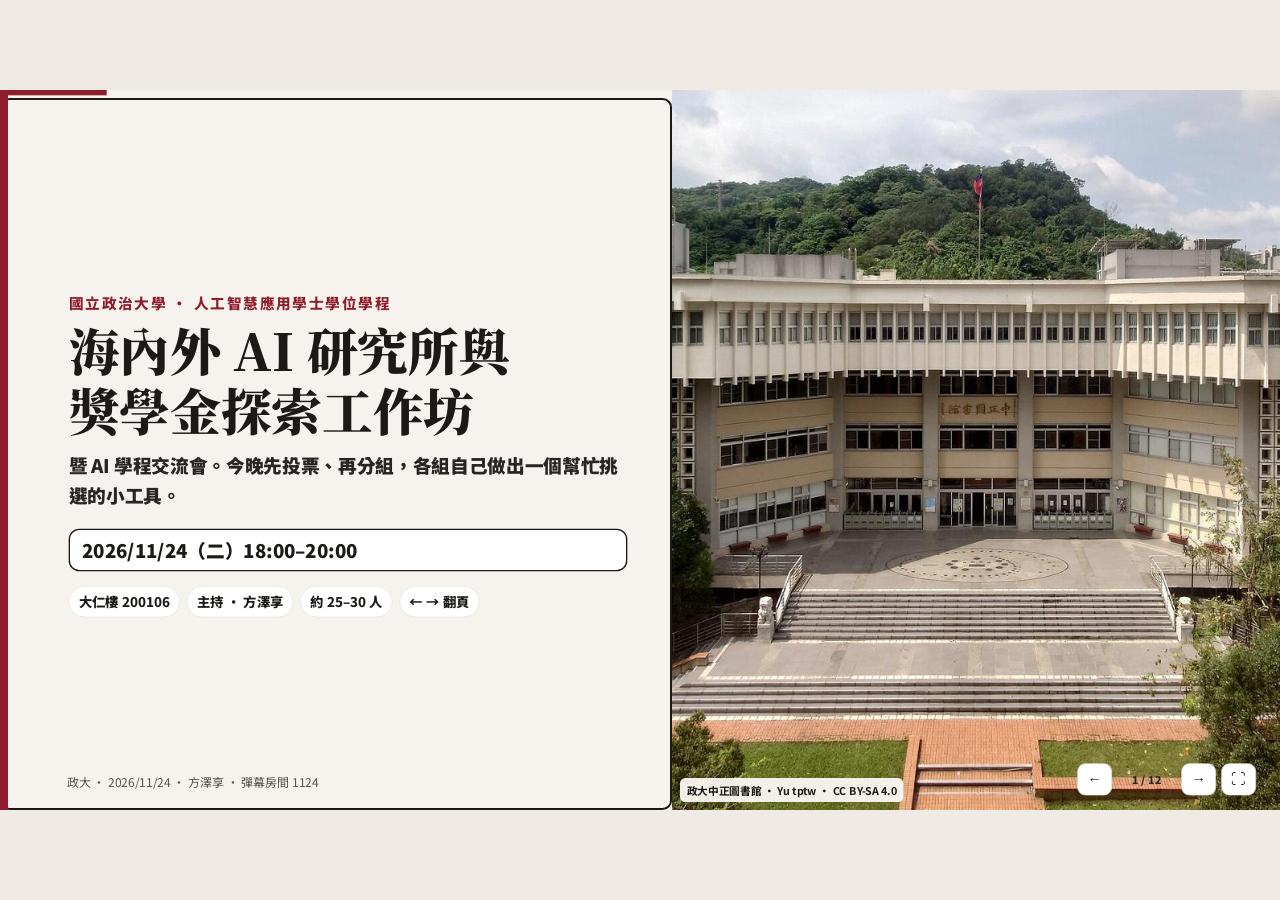
==== commit 83b24a9c: "Add Google Doc resources QR slide after cover" ====
--- a/index.html
+++ b/index.html
@@ -35,6 +35,22 @@
 </section>
 <section class="slide">
   <div class="pad">
+    <p class="kicker">先掃這個</p>
+    <div class="split" style="align-items:center;flex:1">
+      <div>
+        <h2>今天上課的資源</h2>
+        <p class="sub">掃右邊的 QR，打開 Google Doc。今天的簡報、彈幕、共用試算表和 12/9 報名都在裡面。</p>
+        <p class="note">網址 <a href="https://docs.google.com/document/d/1ymqW-8w-LhnSC2JWYqsvYjRO_ei0Bt-UZDaf1qkmWvc/edit?usp=sharing">今天上課的資源（Google Doc）</a></p>
+      </div>
+      <div style="text-align:center">
+        <img src="assets/doc_qr.png" alt="今天上課資源的 Google Doc QR code" style="width:460px;height:460px;background:#fff;border-radius:20px;border:1px solid #e7e0d6">
+        <p style="font-weight:800">今天上課的資源</p>
+      </div>
+    </div>
+  </div>
+</section>
+<section class="slide">
+  <div class="pad">
     <p class="kicker">今晚怎麼走</p>
     <h2>兩小時，從投票到你自己的目標</h2>
     <div class="flow">
